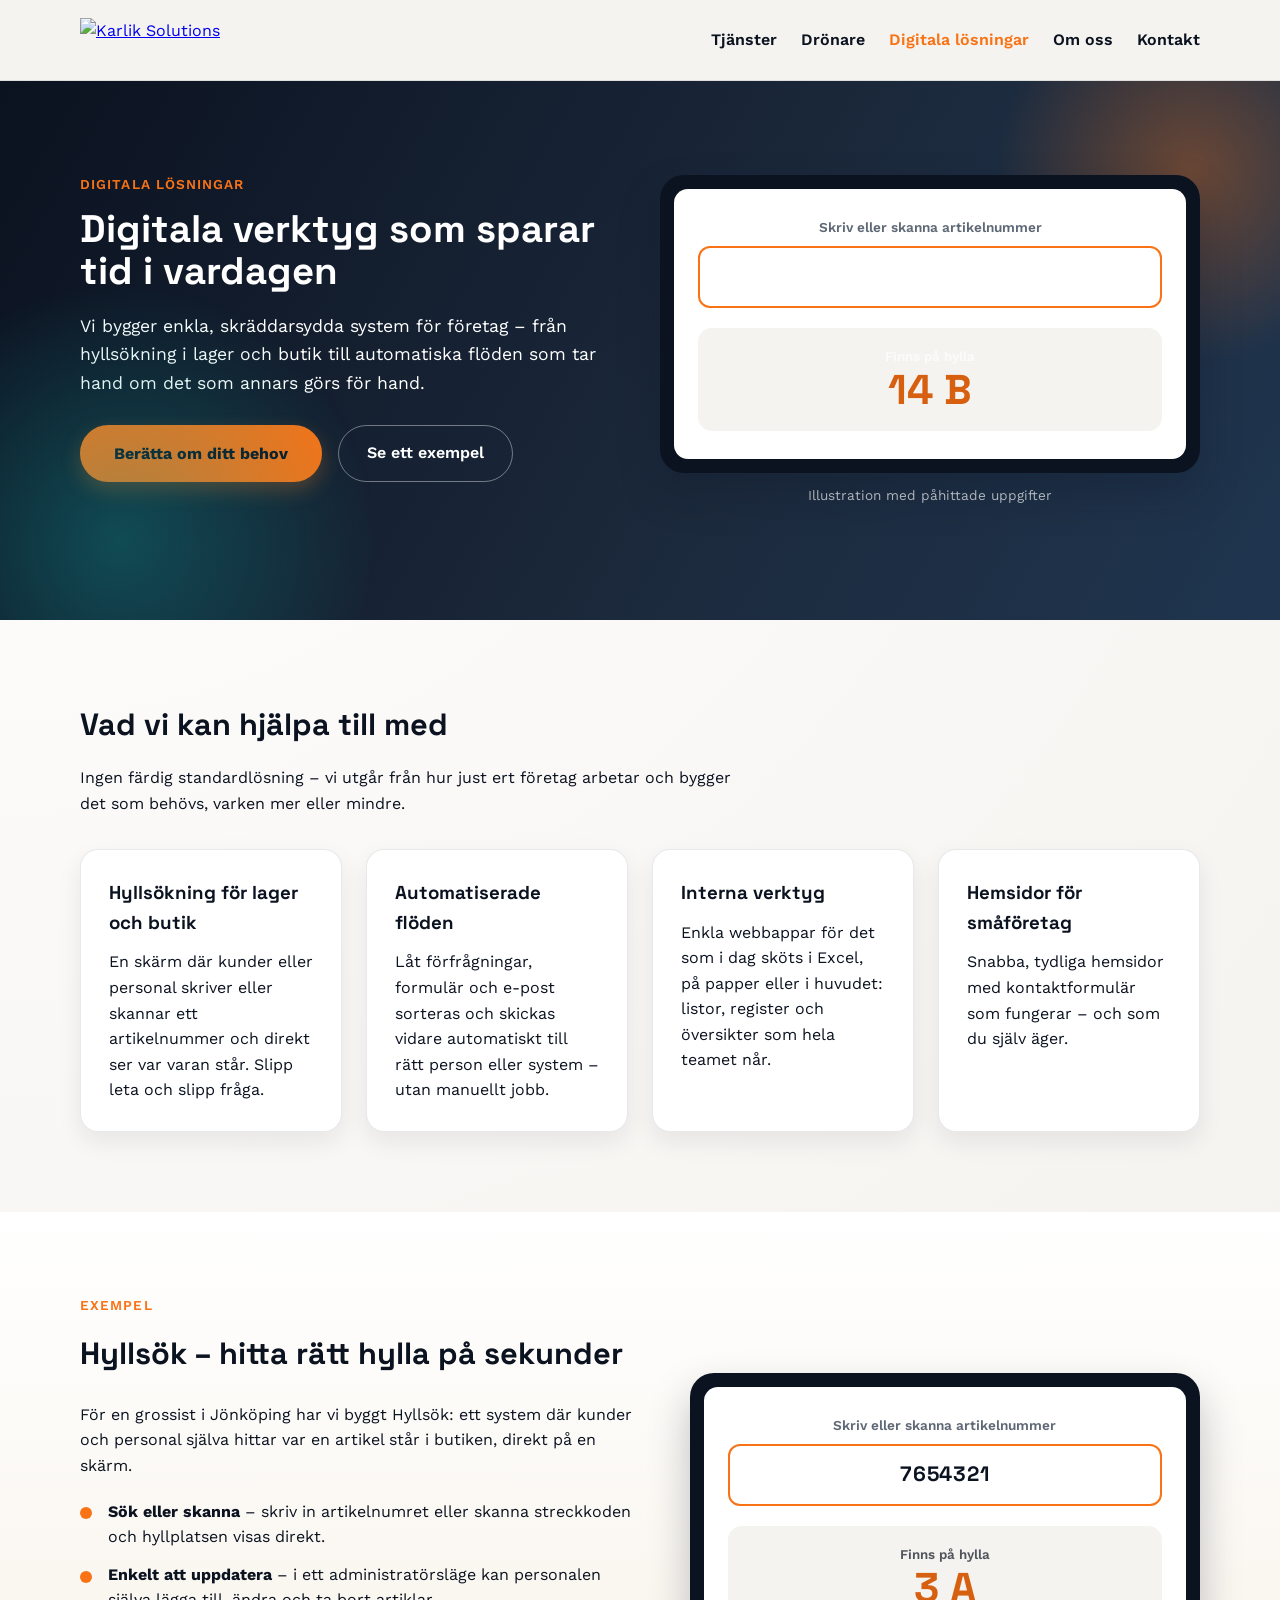
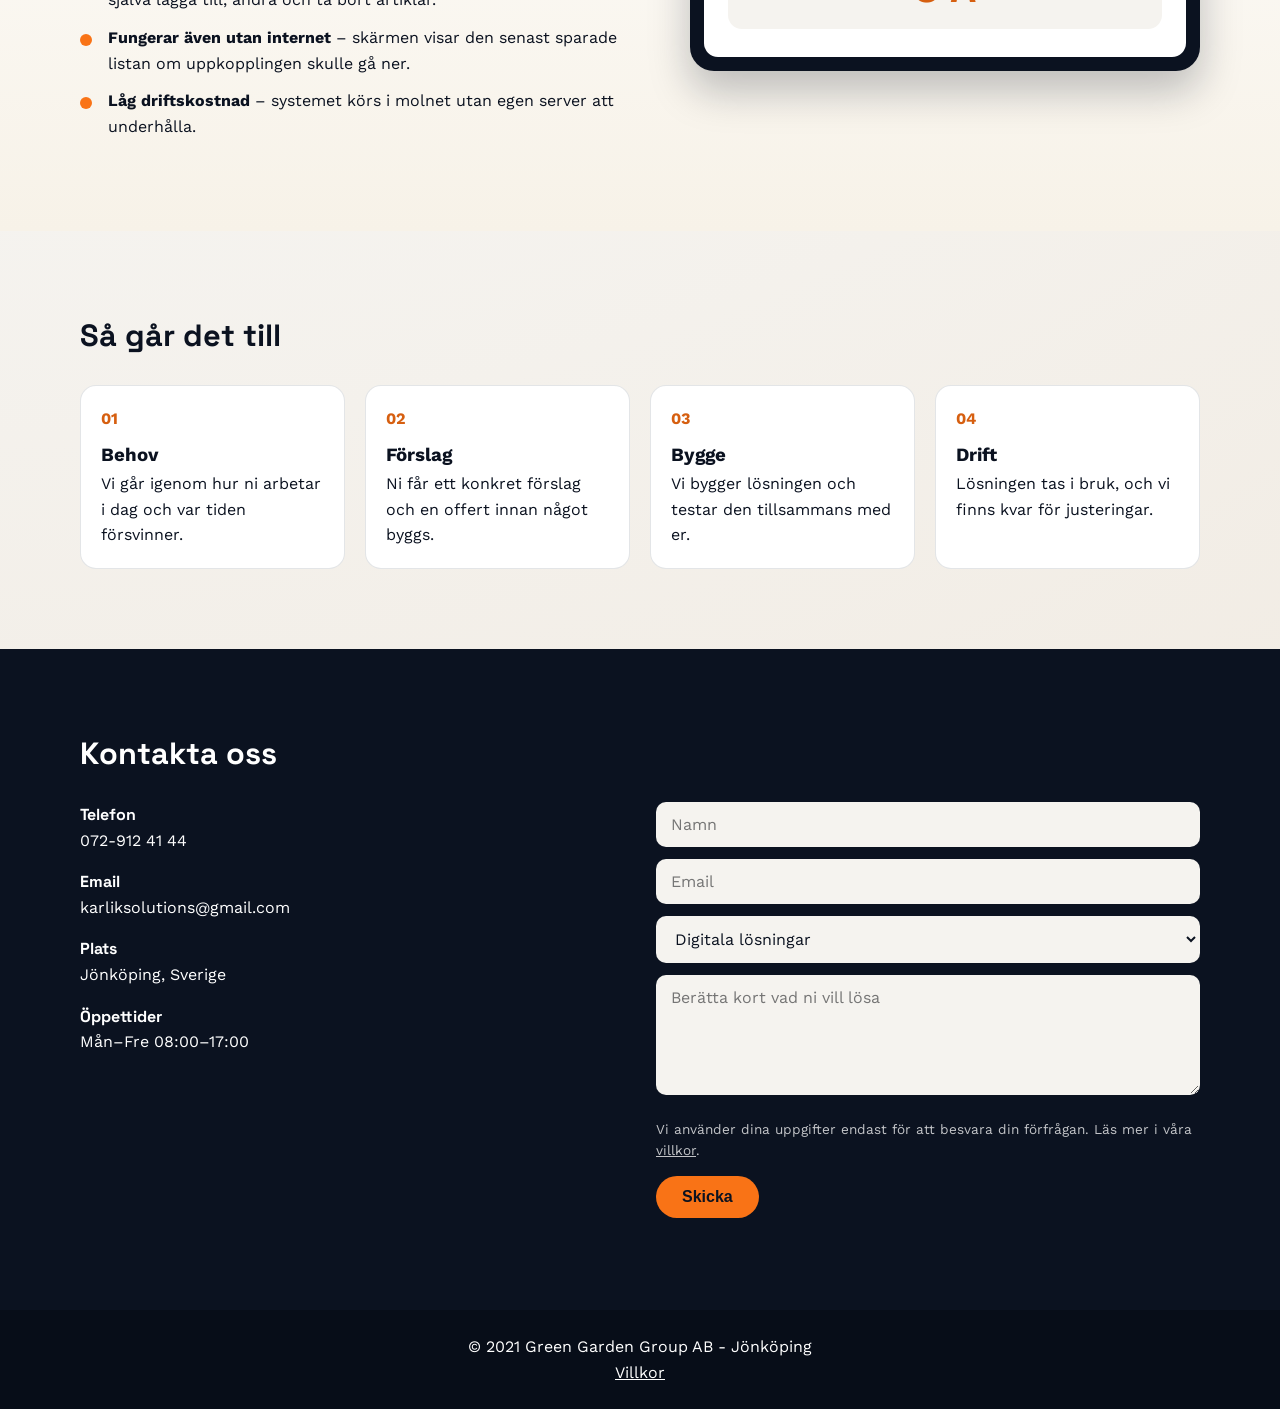
==== digitala-losningar.html @ 68e234bf "Add files via upload" ====
<!DOCTYPE html>
<html lang="sv">
<head>
    <meta charset="UTF-8">
    <meta name="viewport" content="width=device-width, initial-scale=1.0">
    <title>Digitala lösningar för företag | Hyllsystem & automatisering | Jönköping</title>
    <meta name="description" content="Skräddarsydda digitala verktyg för företag i Jönköping: hyllsökningssystem för lager och butik, automatiserade flöden och enkla interna system.">
    <meta property="og:title" content="Digitala lösningar för företag – Karlik Solutions">
    <meta property="og:description" content="Hyllsökningssystem, automatiseringar och interna verktyg som sparar tid i vardagen. Jönköping med omnejd.">
    <meta property="og:image" content="https://karliksolutions.se/hero.jpg">
    <meta property="og:type" content="website">
    <meta property="og:url" content="https://karliksolutions.se/digitala-losningar.html">
    <meta name="twitter:card" content="summary_large_image">
    <meta name="twitter:title" content="Digitala lösningar för företag – Karlik Solutions">
    <meta name="twitter:description" content="Hyllsökningssystem, automatiseringar och interna verktyg för företag i Jönköping.">
    <meta name="twitter:image" content="https://karliksolutions.se/hero.jpg">
    <link rel="canonical" href="https://karliksolutions.se/digitala-losningar.html">

    <link rel="preconnect" href="https://fonts.googleapis.com">
    <link rel="preconnect" href="https://fonts.gstatic.com" crossorigin>
    <link href="https://fonts.googleapis.com/css2?family=Space+Grotesk:wght@400;600;700&family=Work+Sans:wght@300;400;600&display=swap" rel="stylesheet">
    <link rel="icon" href="/favicon.ico" type="image/x-icon">
    <link rel="icon" href="Karlik%20ikon%20inverted%20-%20PNG.png" type="image/png">
    <link rel="stylesheet" href="style.css">

    <script type="application/ld+json">
        {
            "@context": "https://schema.org",
            "@type": "Service",
            "name": "Digitala lösningar för företag",
            "url": "https://karliksolutions.se/digitala-losningar.html",
            "areaServed": "Jönköping",
            "provider": {
                "@type": "LocalBusiness",
                "name": "Karlik Solutions",
                "url": "https://karliksolutions.se/",
                "telephone": "+46 72 912 41 44",
                "email": "karliksolutions@gmail.com",
                "address": {
                    "@type": "PostalAddress",
                    "addressLocality": "Jönköping",
                    "addressCountry": "SE"
                }
            },
            "hasOfferCatalog": {
                "@type": "OfferCatalog",
                "name": "Digitala lösningar",
                "itemListElement": [
                    { "@type": "Offer", "itemOffered": { "@type": "Service", "name": "Hyllsökningssystem för lager och butik" } },
                    { "@type": "Offer", "itemOffered": { "@type": "Service", "name": "Automatisering av arbetsflöden" } },
                    { "@type": "Offer", "itemOffered": { "@type": "Service", "name": "Interna verktyg och webbappar" } },
                    { "@type": "Offer", "itemOffered": { "@type": "Service", "name": "Hemsidor för småföretag" } }
                ]
            }
        }
    </script>
</head>
<body>

<header>
    <div class="container">
        <div class="logo-nav">
            <a href="index.html"><img src="logo.png" alt="Karlik Solutions" class="logo"></a>
            <button class="nav-toggle" type="button" aria-expanded="false" aria-controls="huvudmeny" aria-label="Öppna meny">
                <span></span><span></span><span></span>
            </button>
            <nav id="huvudmeny" aria-label="Huvudnavigation">
                <ul>
                    <li><a href="index.html#tjanster">Tjänster</a></li>
                    <li><a href="dronare.html">Drönare</a></li>
                    <li><a href="digitala-losningar.html" aria-current="page">Digitala lösningar</a></li>
                    <li><a href="index.html#om-oss">Om oss</a></li>
                    <li><a href="#kontakt">Kontakt</a></li>
                </ul>
            </nav>
        </div>
    </div>
</header>

<main>
<section class="hero-section">
    <div class="container hero-grid">
        <div class="hero-content">
            <span class="eyebrow reveal">Digitala lösningar</span>
            <h1 class="reveal reveal-delay-1">Digitala verktyg som sparar tid i vardagen</h1>
            <p class="reveal reveal-delay-2">
                Vi bygger enkla, skräddarsydda system för företag – från hyllsökning i lager och butik till automatiska flöden som tar hand om det som annars görs för hand.
            </p>
            <div class="hero-actions reveal reveal-delay-3">
                <a href="#kontakt" class="cta-button">Berätta om ditt behov</a>
                <a href="#exempel" class="ghost-button">Se ett exempel</a>
            </div>
        </div>
        <div class="reveal reveal-delay-2">
            <div class="mock-screen" aria-hidden="true">
                <div class="mock-inner">
                    <p class="mock-label">Skriv eller skanna artikelnummer</p>
                    <div class="mock-input">1234567</div>
                    <div class="mock-result">
                        <small>Finns på hylla</small>
                        <strong>14 B</strong>
                    </div>
                </div>
            </div>
            <p class="mock-caption" style="color:#fff;">Illustration med påhittade uppgifter</p>
        </div>
    </div>
</section>

<section id="vad-vi-gor" class="services-section">
    <div class="container">
        <h2>Vad vi kan hjälpa till med</h2>
        <p class="section-intro">Ingen färdig standardlösning – vi utgår från hur just ert företag arbetar och bygger det som behövs, varken mer eller mindre.</p>
        <div class="services-grid">
            <div class="service-card">
                <h3>Hyllsökning för lager och butik</h3>
                <p>En skärm där kunder eller personal skriver eller skannar ett artikelnummer och direkt ser var varan står. Slipp leta och slipp fråga.</p>
            </div>
            <div class="service-card">
                <h3>Automatiserade flöden</h3>
                <p>Låt förfrågningar, formulär och e-post sorteras och skickas vidare automatiskt till rätt person eller system – utan manuellt jobb.</p>
            </div>
            <div class="service-card">
                <h3>Interna verktyg</h3>
                <p>Enkla webbappar för det som i dag sköts i Excel, på papper eller i huvudet: listor, register och översikter som hela teamet når.</p>
            </div>
            <div class="service-card">
                <h3>Hemsidor för småföretag</h3>
                <p>Snabba, tydliga hemsidor med kontaktformulär som fungerar – och som du själv äger.</p>
            </div>
        </div>
    </div>
</section>

<section id="exempel" class="benefits-section">
    <div class="container case-grid">
        <div>
            <span class="eyebrow">Exempel</span>
            <h2>Hyllsök – hitta rätt hylla på sekunder</h2>
            <p>
                För en grossist i Jönköping har vi byggt Hyllsök: ett system där kunder och personal själva hittar var en artikel står i butiken, direkt på en skärm.
            </p>
            <ul class="case-list">
                <li><strong>Sök eller skanna</strong> – skriv in artikelnumret eller skanna streckkoden och hyllplatsen visas direkt.</li>
                <li><strong>Enkelt att uppdatera</strong> – i ett administratörsläge kan personalen själva lägga till, ändra och ta bort artiklar.</li>
                <li><strong>Fungerar även utan internet</strong> – skärmen visar den senast sparade listan om uppkopplingen skulle gå ner.</li>
                <li><strong>Låg driftskostnad</strong> – systemet körs i molnet utan egen server att underhålla.</li>
            </ul>
        </div>
        <div class="mock-screen" aria-hidden="true">
            <div class="mock-inner">
                <p class="mock-label">Skriv eller skanna artikelnummer</p>
                <div class="mock-input">7654321</div>
                <div class="mock-result">
                    <small>Finns på hylla</small>
                    <strong>3 A</strong>
                </div>
            </div>
        </div>
    </div>
</section>

<section id="process" class="process-section">
    <div class="container">
        <h2>Så går det till</h2>
        <div class="process-grid">
            <div class="process-step">
                <span>01</span>
                <h3>Behov</h3>
                <p>Vi går igenom hur ni arbetar i dag och var tiden försvinner.</p>
            </div>
            <div class="process-step">
                <span>02</span>
                <h3>Förslag</h3>
                <p>Ni får ett konkret förslag och en offert innan något byggs.</p>
            </div>
            <div class="process-step">
                <span>03</span>
                <h3>Bygge</h3>
                <p>Vi bygger lösningen och testar den tillsammans med er.</p>
            </div>
            <div class="process-step">
                <span>04</span>
                <h3>Drift</h3>
                <p>Lösningen tas i bruk, och vi finns kvar för justeringar.</p>
            </div>
        </div>
    </div>
</section>

<section id="kontakt" class="contact-section">
    <div class="container">
        <h2>Kontakta oss</h2>
        <div class="contact-content">
            <div class="contact-info">
                <div class="contact-item">
                    <h4>Telefon</h4>
                    <p>072-912 41 44</p>
                </div>
                <div class="contact-item">
                    <h4>Email</h4>
                    <p>karliksolutions@gmail.com</p>
                </div>
                <div class="contact-item">
                    <h4>Plats</h4>
                    <p>Jönköping, Sverige</p>
                </div>
                <div class="contact-item">
                    <h4>Öppettider</h4>
                    <p>Mån–Fre 08:00–17:00</p>
                </div>
            </div>
            <form id="contact-form" action="https://n8n1.karlikadmin.se/webhook/878856e9-f05a-4c14-a635-0a4954a26fe0" method="POST">
                <input type="text" name="name" placeholder="Namn" required>
                <input type="email" name="email" placeholder="Email" required>
                <select name="service" aria-label="Vad gäller det?" required>
                    <option value="" disabled>Vad gäller det?</option>
                    <option value="Drönartjänster">Drönartjänster</option>
                    <option value="Luktsanering med ozon">Luktsanering med ozon</option>
                    <option value="Digitala lösningar" selected>Digitala lösningar</option>
                    <option value="Annat">Annat</option>
                </select>
                <textarea name="message" placeholder="Berätta kort vad ni vill lösa" required></textarea>

                <!-- Honeypot: ska alltid vara tomt. Fylls det i är det en bot. -->
                <div class="hp-field" aria-hidden="true">
                    <label for="website">Lämna detta fält tomt</label>
                    <input type="text" id="website" name="website" tabindex="-1" autocomplete="off">
                </div>

                <p class="form-note">Vi använder dina uppgifter endast för att besvara din förfrågan. Läs mer i våra <a href="villkor.html">villkor</a>.</p>
                <button type="submit">Skicka</button>
                <div id="form-status" class="form-status" role="status" aria-live="polite"></div>
            </form>
        </div>
    </div>
</section>
</main>

<footer>
    <div class="container">
        <p>&copy; 2021 Green Garden Group AB - Jönköping</p>
        <p><a href="villkor.html">Villkor</a></p>
    </div>
</footer>

<script src="script.js"></script>
</body>
</html>
---- style.css ----
/* =========================================================
   Karlik Solutions – gemensam stil för alla sidor
   ========================================================= */

:root {
    --ink: #0b1220;
    --ink-soft: #151d2d;
    --cloud: #f5f3ef;
    --sand: #efe7dc;
    --brand: #f97316;
    --brand-dark: #d65f10;
    --sea: #0ea5a0;
    --edge: #1c2a3d;
}

* {
    margin: 0;
    padding: 0;
    box-sizing: border-box;
}

body {
    font-family: "Work Sans", "Segoe UI", sans-serif;
    line-height: 1.6;
    color: var(--ink);
    background: radial-gradient(circle at top left, #ffffff 0%, var(--cloud) 55%, var(--sand) 100%);
}

img {
    max-width: 100%;
    display: block;
}

.container {
    width: min(1120px, 92%);
    margin: 0 auto;
}

/* ---------- Header & meny ---------- */

header {
    position: sticky;
    top: 0;
    z-index: 10;
    background: rgba(245, 243, 239, 0.95);
    backdrop-filter: blur(10px);
    border-bottom: 1px solid rgba(28, 42, 61, 0.1);
}

.logo-nav {
    display: flex;
    align-items: center;
    justify-content: space-between;
    padding: 18px 0;
    gap: 24px;
}

.logo {
    height: 44px;
}

nav ul {
    list-style: none;
    display: flex;
    gap: 24px;
    font-weight: 600;
}

nav a {
    text-decoration: none;
    color: var(--ink);
}

nav a:hover,
nav a[aria-current="page"] {
    color: var(--brand);
}

.nav-toggle {
    display: none;
    flex-direction: column;
    justify-content: center;
    gap: 5px;
    width: 44px;
    height: 44px;
    padding: 10px;
    background: none;
    border: 1px solid rgba(28, 42, 61, 0.2);
    border-radius: 10px;
    cursor: pointer;
}

.nav-toggle span {
    display: block;
    height: 2px;
    width: 100%;
    background: var(--ink);
    border-radius: 2px;
    transition: transform 0.2s ease, opacity 0.2s ease;
}

.nav-toggle[aria-expanded="true"] span:nth-child(1) { transform: translateY(7px) rotate(45deg); }
.nav-toggle[aria-expanded="true"] span:nth-child(2) { opacity: 0; }
.nav-toggle[aria-expanded="true"] span:nth-child(3) { transform: translateY(-7px) rotate(-45deg); }

/* ---------- Hero ---------- */

.hero-section {
    position: relative;
    overflow: hidden;
    background: linear-gradient(120deg, var(--ink) 0%, var(--edge) 60%, #1f354f 100%);
    color: #ffffff;
    padding: 90px 0 110px;
}

.hero-section::before,
.hero-section::after {
    content: "";
    position: absolute;
    border-radius: 50%;
    opacity: 0.35;
}

.hero-section::before {
    width: 420px;
    height: 420px;
    background: radial-gradient(circle, var(--brand) 0%, transparent 65%);
    top: -120px;
    right: -120px;
}

.hero-section::after {
    width: 520px;
    height: 520px;
    background: radial-gradient(circle, var(--sea) 0%, transparent 70%);
    bottom: -180px;
    left: -140px;
}

.hero-grid {
    position: relative;
    display: grid;
    grid-template-columns: repeat(2, 1fr);
    gap: 40px;
    align-items: center;
}

.hero-content h1 {
    font-family: "Space Grotesk", "Segoe UI", sans-serif;
    font-size: clamp(2.4rem, 3vw, 3.5rem);
    line-height: 1.1;
    margin-bottom: 20px;
}

.hero-content p {
    font-size: 1.1rem;
    max-width: 520px;
    margin-bottom: 28px;
}

.eyebrow {
    display: inline-block;
    font-size: 0.85rem;
    font-weight: 600;
    letter-spacing: 0.08em;
    text-transform: uppercase;
    color: var(--brand);
    margin-bottom: 12px;
}

.hero-actions {
    display: flex;
    flex-wrap: wrap;
    gap: 16px;
    margin-bottom: 28px;
}

.cta-button {
    display: inline-block;
    background-color: var(--brand);
    color: var(--ink);
    padding: 14px 32px;
    border-radius: 999px;
    font-weight: 700;
    text-decoration: none;
    border: 2px solid var(--brand);
    transition: transform 0.2s ease, box-shadow 0.2s ease;
    box-shadow: 0 8px 20px rgba(249, 115, 22, 0.3);
}

.cta-button:hover {
    transform: translateY(-2px);
    box-shadow: 0 12px 26px rgba(249, 115, 22, 0.35);
}

.ghost-button {
    display: inline-block;
    padding: 14px 28px;
    border-radius: 999px;
    border: 1px solid rgba(255, 255, 255, 0.4);
    color: #ffffff;
    text-decoration: none;
    font-weight: 600;
}

.hero-metrics {
    display: grid;
    grid-template-columns: repeat(auto-fit, minmax(160px, 1fr));
    gap: 16px;
}

.metric {
    background: rgba(255, 255, 255, 0.08);
    border: 1px solid rgba(255, 255, 255, 0.16);
    padding: 16px;
    border-radius: 16px;
}

.metric strong {
    display: block;
    font-size: 1.4rem;
    font-family: "Space Grotesk", "Segoe UI", sans-serif;
}

.hero-card {
    background: #ffffff;
    color: var(--ink);
    border-radius: 24px;
    padding: 24px;
    box-shadow: 0 20px 40px rgba(10, 20, 35, 0.35);
    animation: float 8s ease-in-out infinite;
}

.hero-card img {
    border-radius: 16px;
    margin-bottom: 18px;
}

.hero-card h3 {
    font-family: "Space Grotesk", "Segoe UI", sans-serif;
    margin-bottom: 8px;
}

/* ---------- Sektioner ---------- */

section {
    padding: 80px 0;
}

h2 {
    font-family: "Space Grotesk", "Segoe UI", sans-serif;
    font-size: clamp(1.8rem, 2.4vw, 2.6rem);
    margin-bottom: 24px;
}

.section-intro {
    max-width: 680px;
    margin: -8px 0 32px;
}

.about-section p {
    max-width: 760px;
    margin-bottom: 16px;
}

/* ---------- Tjänstekort ---------- */

.services-grid {
    display: grid;
    grid-template-columns: repeat(auto-fit, minmax(260px, 1fr));
    gap: 24px;
}

.service-card {
    position: relative;
    display: flex;
    flex-direction: column;
    background: #ffffff;
    padding: 28px;
    border-radius: 18px;
    border: 1px solid rgba(28, 42, 61, 0.1);
    box-shadow: 0 10px 24px rgba(20, 30, 45, 0.08);
    color: var(--ink);
    text-decoration: none;
}

.service-card h3 {
    margin-bottom: 12px;
    font-family: "Space Grotesk", "Segoe UI", sans-serif;
}

.service-card p {
    flex-grow: 1;
}

a.service-card {
    transition: transform 0.2s ease, box-shadow 0.2s ease, border-color 0.2s ease;
}

a.service-card:hover {
    transform: translateY(-3px);
    border-color: var(--brand);
    box-shadow: 0 16px 30px rgba(20, 30, 45, 0.12);
}

.service-icon {
    width: 48px;
    height: 48px;
    display: grid;
    place-items: center;
    border-radius: 14px;
    background: rgba(249, 115, 22, 0.12);
    color: var(--brand-dark);
    margin-bottom: 18px;
}

.service-icon svg {
    width: 26px;
    height: 26px;
}

.card-link {
    margin-top: 18px;
    font-weight: 700;
    color: var(--brand-dark);
}

.badge {
    position: absolute;
    top: 20px;
    right: 20px;
    font-size: 0.75rem;
    font-weight: 700;
    padding: 4px 10px;
    border-radius: 999px;
    background: var(--sand);
    color: var(--edge);
}

.service-card.coming-soon {
    opacity: 0.85;
}

/* ---------- Case / exempel ---------- */

.case-grid {
    display: grid;
    grid-template-columns: 1.1fr 1fr;
    gap: 48px;
    align-items: center;
}

.case-list {
    list-style: none;
    margin-top: 20px;
}

.case-list li {
    position: relative;
    padding-left: 28px;
    margin-bottom: 12px;
}

.case-list li::before {
    content: "";
    position: absolute;
    left: 0;
    top: 0.55em;
    width: 12px;
    height: 12px;
    border-radius: 50%;
    background: var(--brand);
}

/* Illustration av en skärm – fiktiva data */
.mock-screen {
    background: var(--ink);
    border-radius: 24px;
    padding: 14px;
    box-shadow: 0 20px 40px rgba(10, 20, 35, 0.25);
}

.mock-inner {
    background: #ffffff;
    border-radius: 14px;
    padding: 28px 24px;
    text-align: center;
}

.mock-label {
    font-size: 0.85rem;
    font-weight: 600;
    color: var(--edge);
    opacity: 0.7;
    margin-bottom: 8px;
}

.mock-input {
    border: 2px solid var(--brand);
    border-radius: 12px;
    padding: 12px 16px;
    font-family: "Space Grotesk", "Segoe UI", sans-serif;
    font-size: 1.3rem;
    font-weight: 700;
    letter-spacing: 0.04em;
    margin-bottom: 20px;
}

.mock-result {
    background: var(--cloud);
    border-radius: 14px;
    padding: 18px;
}

.mock-result small {
    display: block;
    font-weight: 600;
    opacity: 0.7;
}

.mock-result strong {
    display: block;
    font-family: "Space Grotesk", "Segoe UI", sans-serif;
    font-size: 2.6rem;
    line-height: 1.1;
    color: var(--brand-dark);
}

.mock-caption {
    text-align: center;
    font-size: 0.85rem;
    opacity: 0.65;
    margin-top: 12px;
}

@media (max-width: 820px) {
    .case-grid {
        grid-template-columns: 1fr;
        gap: 32px;
    }
}

/* ---------- Fördelar ---------- */

.benefits-section {
    background: linear-gradient(180deg, #ffffff 0%, #f7f2e8 100%);
}

.benefits-grid {
    display: grid;
    grid-template-columns: repeat(auto-fit, minmax(240px, 1fr));
    gap: 18px;
}

.benefit-item {
    background: #ffffff;
    border-radius: 16px;
    padding: 18px 20px;
    border: 1px dashed rgba(28, 42, 61, 0.15);
}

.benefit-item strong {
    display: block;
    margin-bottom: 6px;
}

/* ---------- Process ---------- */

.process-grid {
    display: grid;
    grid-template-columns: repeat(auto-fit, minmax(240px, 1fr));
    gap: 20px;
}

.process-step {
    padding: 20px;
    background: #ffffff;
    border-radius: 16px;
    border: 1px solid rgba(28, 42, 61, 0.12);
}

.process-step span {
    display: inline-block;
    font-weight: 700;
    color: var(--brand-dark);
    margin-bottom: 10px;
}

/* ---------- Kontakt ---------- */

.contact-section {
    background: var(--ink);
    color: #ffffff;
}

.contact-content {
    display: grid;
    grid-template-columns: repeat(auto-fit, minmax(280px, 1fr));
    gap: 32px;
}

.contact-item {
    margin-bottom: 16px;
}

.contact-item h4 {
    font-family: "Space Grotesk", "Segoe UI", sans-serif;
}

form {
    position: relative;
}

form input,
form select,
form textarea {
    width: 100%;
    padding: 12px 14px;
    margin-bottom: 12px;
    border-radius: 10px;
    border: 1px solid transparent;
    background: #f5f3ef;
    font-family: "Work Sans", "Segoe UI", sans-serif;
    font-size: 1rem;
    color: var(--ink);
}

form select {
    cursor: pointer;
}

form textarea {
    min-height: 120px;
    resize: vertical;
}

form button {
    padding: 12px 26px;
    border: none;
    background: var(--brand);
    color: var(--ink);
    border-radius: 999px;
    font-weight: 700;
    font-size: 1rem;
    cursor: pointer;
}

form button:disabled {
    opacity: 0.6;
    cursor: wait;
}

.form-note {
    font-size: 0.85rem;
    opacity: 0.75;
    margin: 4px 0 14px;
}

.form-note a {
    color: #ffffff;
}

/* Honeypot: dolt för människor, synligt för bottar */
.hp-field {
    position: absolute;
    left: -9999px;
    top: auto;
    width: 1px;
    height: 1px;
    overflow: hidden;
}

.form-status {
    margin-top: 12px;
    font-weight: 600;
}

.form-status.success {
    color: var(--brand);
}

.form-status.error {
    color: #fca5a5;
}

/* ---------- Footer ---------- */

footer {
    background: #070d18;
    color: #ffffff;
    text-align: center;
    padding: 24px 0;
}

footer a {
    color: #ffffff;
}

/* ---------- Animationer ---------- */

.reveal {
    animation: fadeUp 0.8s ease forwards;
    opacity: 0;
}

.reveal-delay-1 { animation-delay: 0.1s; }
.reveal-delay-2 { animation-delay: 0.2s; }
.reveal-delay-3 { animation-delay: 0.3s; }

@keyframes fadeUp {
    from { opacity: 0; transform: translateY(12px); }
    to { opacity: 1; transform: translateY(0); }
}

@keyframes float {
    0%, 100% { transform: translateY(0); }
    50% { transform: translateY(-10px); }
}

@media (prefers-reduced-motion: reduce) {
    .reveal { animation: none; opacity: 1; }
    .hero-card { animation: none; }
}

/* ---------- Mobil ---------- */

@media (max-width: 820px) {
    .hero-grid {
        grid-template-columns: 1fr;
    }

    .nav-toggle {
        display: flex;
    }

    header nav {
        display: none;
        position: absolute;
        top: 100%;
        left: 0;
        right: 0;
        background: var(--cloud);
        border-bottom: 1px solid rgba(28, 42, 61, 0.1);
        box-shadow: 0 12px 24px rgba(20, 30, 45, 0.08);
    }

    header nav.open {
        display: block;
    }

    nav ul {
        flex-direction: column;
        gap: 0;
        width: min(1120px, 92%);
        margin: 0 auto;
        padding: 8px 0 16px;
    }

    nav li a {
        display: block;
        padding: 12px 0;
        border-bottom: 1px solid rgba(28, 42, 61, 0.08);
    }

    nav li:last-child a {
        border-bottom: none;
    }
}

@media (max-width: 640px) {
    .hero-actions {
        flex-direction: column;
        align-items: flex-start;
    }

    .hero-section {
        padding: 70px 0 90px;
    }

    .hero-content h1 {
        font-size: 2.1rem;
    }

    .hero-content p {
        font-size: 1rem;
    }

    section {
        padding: 60px 0;
    }

    .services-grid,
    .benefits-grid,
    .process-grid {
        gap: 16px;
    }

    .service-card {
        padding: 22px;
    }

    .service-card p,
    .benefit-item span {
        font-size: 0.98rem;
    }

    .contact-content {
        gap: 24px;
    }
}

@media (max-width: 520px) {
    .hero-metrics {
        grid-template-columns: 1fr;
    }

    .metric {
        padding: 12px;
    }

    .hero-card {
        padding: 18px;
    }
}
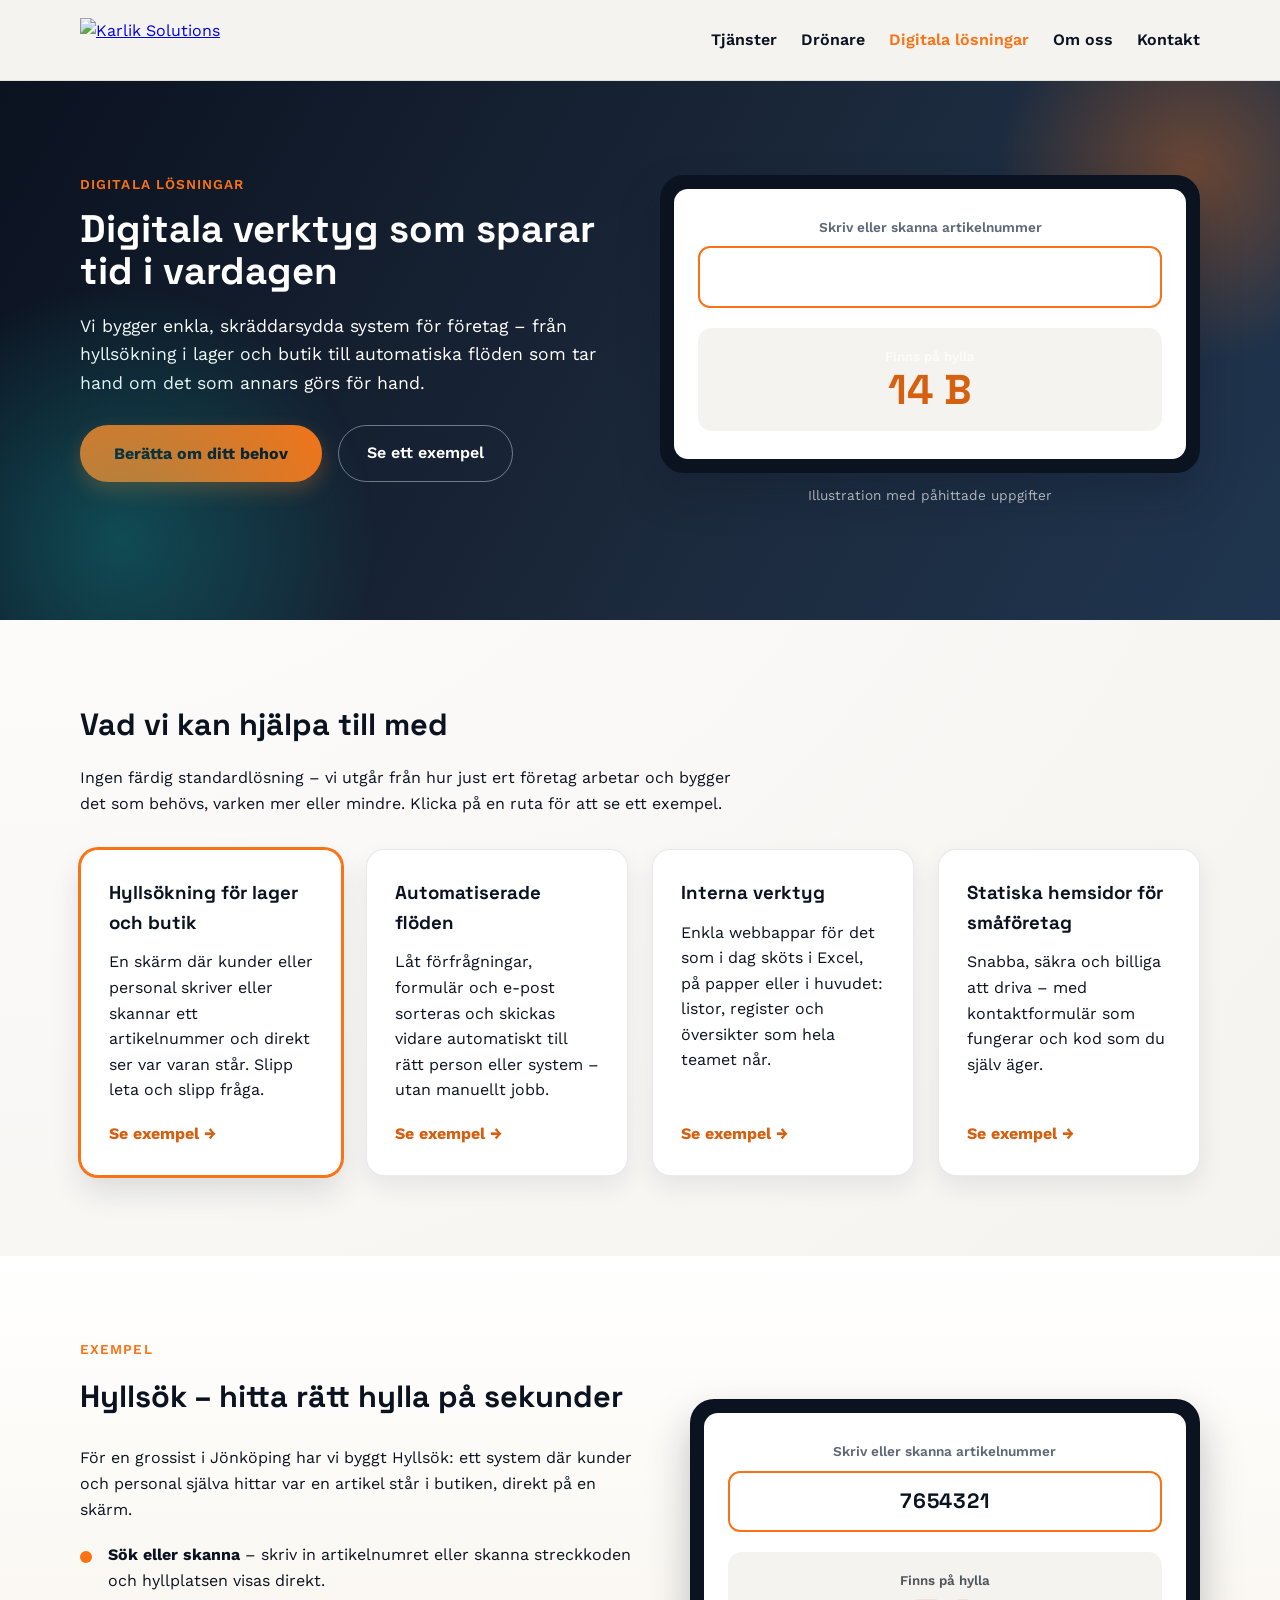
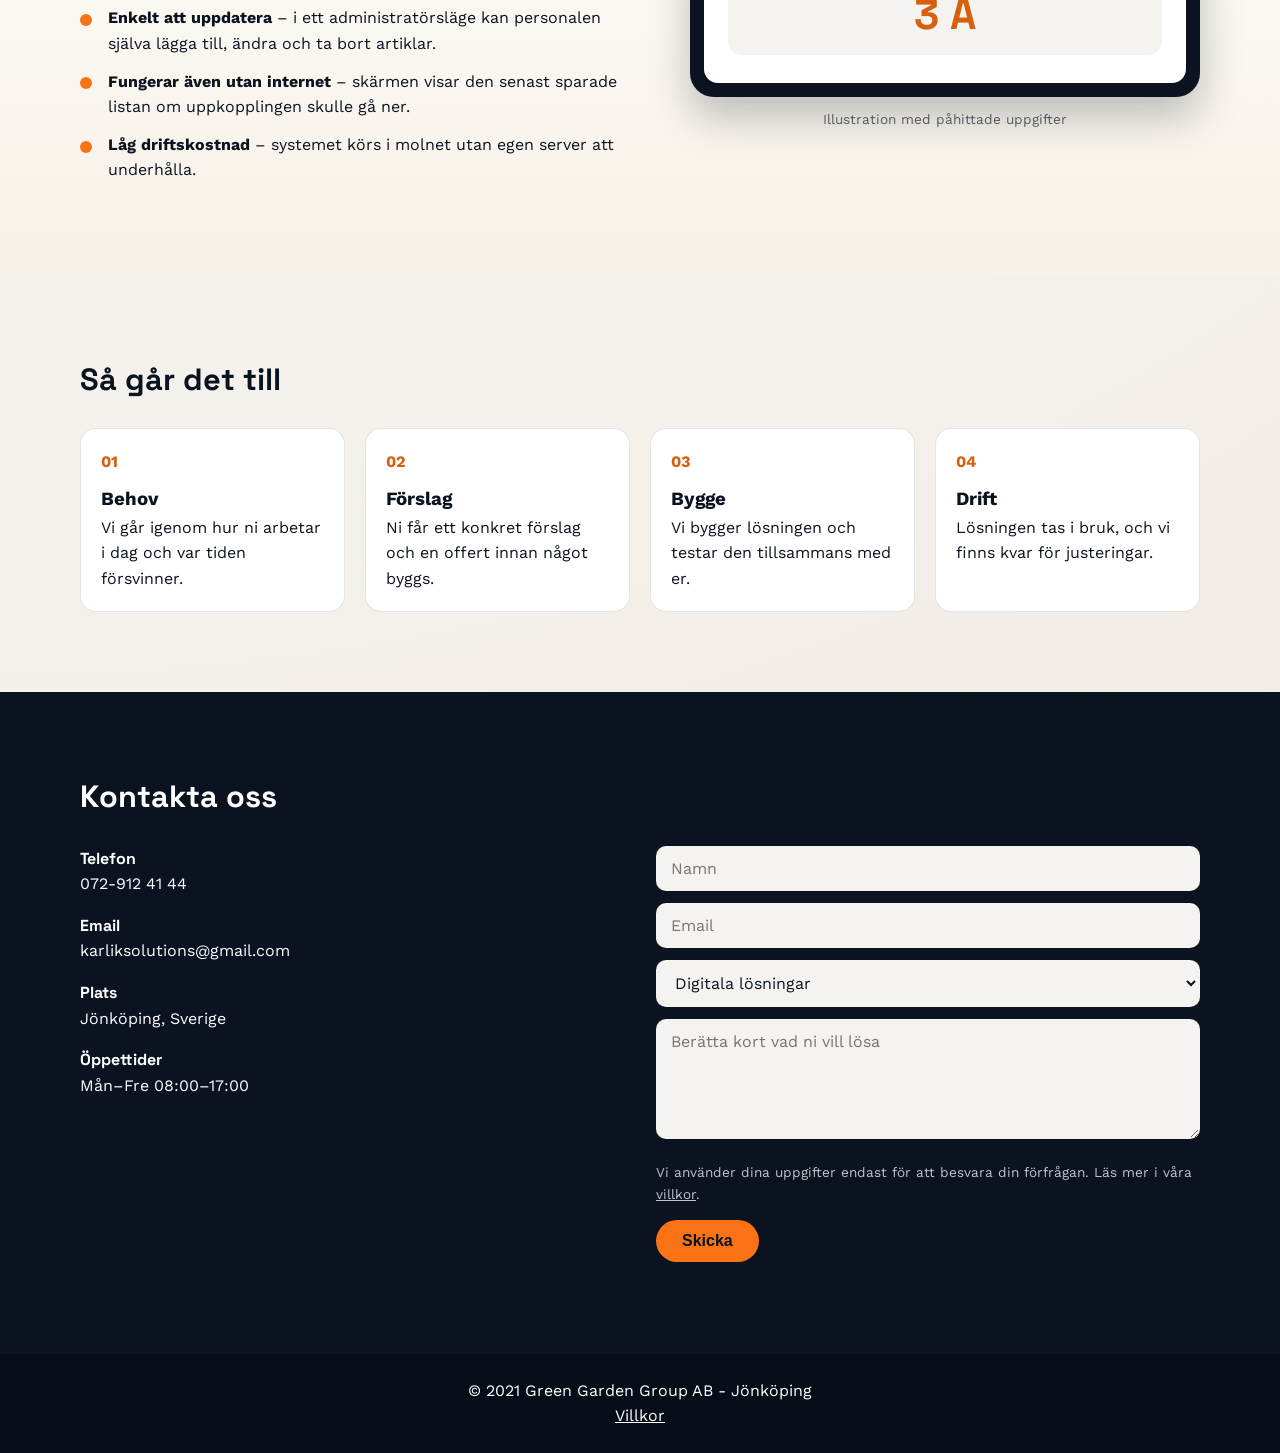
==== commit 3e86f066: "Add files via upload" ====
--- a/digitala-losningar.html
+++ b/digitala-losningar.html
@@ -110,53 +110,173 @@
 <section id="vad-vi-gor" class="services-section">
     <div class="container">
         <h2>Vad vi kan hjälpa till med</h2>
-        <p class="section-intro">Ingen färdig standardlösning – vi utgår från hur just ert företag arbetar och bygger det som behövs, varken mer eller mindre.</p>
+        <p class="section-intro">Ingen färdig standardlösning – vi utgår från hur just ert företag arbetar och bygger det som behövs, varken mer eller mindre. Klicka på en ruta för att se ett exempel.</p>
         <div class="services-grid">
-            <div class="service-card">
+            <a href="#hyllsok" class="service-card example-card is-active" data-example="hyllsok" aria-pressed="true">
                 <h3>Hyllsökning för lager och butik</h3>
                 <p>En skärm där kunder eller personal skriver eller skannar ett artikelnummer och direkt ser var varan står. Slipp leta och slipp fråga.</p>
-            </div>
-            <div class="service-card">
+                <span class="card-link">Se exempel →</span>
+            </a>
+            <a href="#automatisering" class="service-card example-card" data-example="automatisering" aria-pressed="false">
                 <h3>Automatiserade flöden</h3>
                 <p>Låt förfrågningar, formulär och e-post sorteras och skickas vidare automatiskt till rätt person eller system – utan manuellt jobb.</p>
-            </div>
-            <div class="service-card">
+                <span class="card-link">Se exempel →</span>
+            </a>
+            <a href="#verktyg" class="service-card example-card" data-example="verktyg" aria-pressed="false">
                 <h3>Interna verktyg</h3>
                 <p>Enkla webbappar för det som i dag sköts i Excel, på papper eller i huvudet: listor, register och översikter som hela teamet når.</p>
-            </div>
-            <div class="service-card">
-                <h3>Hemsidor för småföretag</h3>
-                <p>Snabba, tydliga hemsidor med kontaktformulär som fungerar – och som du själv äger.</p>
-            </div>
+                <span class="card-link">Se exempel →</span>
+            </a>
+            <a href="#hemsidor" class="service-card example-card" data-example="hemsidor" aria-pressed="false">
+                <h3>Statiska hemsidor för småföretag</h3>
+                <p>Snabba, säkra och billiga att driva – med kontaktformulär som fungerar och kod som du själv äger.</p>
+                <span class="card-link">Se exempel →</span>
+            </a>
         </div>
     </div>
 </section>
 
 <section id="exempel" class="benefits-section">
-    <div class="container case-grid">
-        <div>
-            <span class="eyebrow">Exempel</span>
-            <h2>Hyllsök – hitta rätt hylla på sekunder</h2>
-            <p>
-                För en grossist i Jönköping har vi byggt Hyllsök: ett system där kunder och personal själva hittar var en artikel står i butiken, direkt på en skärm.
-            </p>
-            <ul class="case-list">
-                <li><strong>Sök eller skanna</strong> – skriv in artikelnumret eller skanna streckkoden och hyllplatsen visas direkt.</li>
-                <li><strong>Enkelt att uppdatera</strong> – i ett administratörsläge kan personalen själva lägga till, ändra och ta bort artiklar.</li>
-                <li><strong>Fungerar även utan internet</strong> – skärmen visar den senast sparade listan om uppkopplingen skulle gå ner.</li>
-                <li><strong>Låg driftskostnad</strong> – systemet körs i molnet utan egen server att underhålla.</li>
-            </ul>
-        </div>
-        <div class="mock-screen" aria-hidden="true">
-            <div class="mock-inner">
-                <p class="mock-label">Skriv eller skanna artikelnummer</p>
-                <div class="mock-input">7654321</div>
-                <div class="mock-result">
-                    <small>Finns på hylla</small>
-                    <strong>3 A</strong>
-                </div>
-            </div>
-        </div>
+    <div class="container">
+
+        <!-- Exempel 1: Hyllsök -->
+        <div class="example-panel case-grid" id="panel-hyllsok">
+            <div>
+                <span class="eyebrow">Exempel</span>
+                <h2>Hyllsök – hitta rätt hylla på sekunder</h2>
+                <p>
+                    För en grossist i Jönköping har vi byggt Hyllsök: ett system där kunder och personal själva hittar var en artikel står i butiken, direkt på en skärm.
+                </p>
+                <ul class="case-list">
+                    <li><strong>Sök eller skanna</strong> – skriv in artikelnumret eller skanna streckkoden och hyllplatsen visas direkt.</li>
+                    <li><strong>Enkelt att uppdatera</strong> – i ett administratörsläge kan personalen själva lägga till, ändra och ta bort artiklar.</li>
+                    <li><strong>Fungerar även utan internet</strong> – skärmen visar den senast sparade listan om uppkopplingen skulle gå ner.</li>
+                    <li><strong>Låg driftskostnad</strong> – systemet körs i molnet utan egen server att underhålla.</li>
+                </ul>
+            </div>
+            <div>
+                <div class="mock-screen" aria-hidden="true">
+                    <div class="mock-inner">
+                        <p class="mock-label">Skriv eller skanna artikelnummer</p>
+                        <div class="mock-input">7654321</div>
+                        <div class="mock-result">
+                            <small>Finns på hylla</small>
+                            <strong>3 A</strong>
+                        </div>
+                    </div>
+                </div>
+                <p class="mock-caption">Illustration med påhittade uppgifter</p>
+            </div>
+        </div>
+
+        <!-- Exempel 2: Automatiserade flöden -->
+        <div class="example-panel case-grid" id="panel-automatisering">
+            <div>
+                <span class="eyebrow">Exempel</span>
+                <h2>Automatiserade flöden – låt systemen jobba</h2>
+                <p>
+                    Många småföretag lägger tid varje dag på att kopiera uppgifter, vidarebefordra mejl och komma ihåg att svara. Ett automatiserat flöde gör det åt er – varje gång, på samma sätt.
+                </p>
+                <ul class="case-list">
+                    <li><strong>Exempel:</strong> en kund fyller i kontaktformuläret på hemsidan.</li>
+                    <li><strong>Direkt bekräftelse</strong> – kunden får automatiskt ett mejl om att förfrågan är mottagen.</li>
+                    <li><strong>Rätt mottagare</strong> – förfrågan sorteras efter tjänst och skickas till rätt person eller inkorg.</li>
+                    <li><strong>Inget faller bort</strong> – uppgifterna sparas i en lista så att ni har koll på alla ärenden.</li>
+                </ul>
+            </div>
+            <div>
+                <div class="mock-screen" aria-hidden="true">
+                    <div class="mock-inner mock-flow">
+                        <div class="flow-step"><span class="flow-dot">1</span><div>Formulär skickas<small>Från hemsidan</small></div></div>
+                        <div class="flow-arrow">↓</div>
+                        <div class="flow-step"><span class="flow-dot">2</span><div>Sorteras automatiskt<small>Efter vald tjänst</small></div></div>
+                        <div class="flow-arrow">↓</div>
+                        <div class="flow-split">
+                            <div class="flow-step"><span class="flow-dot">3</span><div>Mejl till rätt person</div></div>
+                            <div class="flow-step"><span class="flow-dot">4</span><div>Bekräftelse till kund</div></div>
+                        </div>
+                        <div class="flow-arrow">↓</div>
+                        <div class="flow-step"><span class="flow-dot">5</span><div>Sparas i ärendelistan<small>Allt samlat på ett ställe</small></div></div>
+                    </div>
+                </div>
+                <p class="mock-caption">Illustration av ett exempelflöde</p>
+            </div>
+        </div>
+
+        <!-- Exempel 3: Interna verktyg -->
+        <div class="example-panel case-grid" id="panel-verktyg">
+            <div>
+                <span class="eyebrow">Exempel</span>
+                <h2>Interna verktyg – ersätt Excel-listan</h2>
+                <p>
+                    Listor som ligger i en Excel-fil på någons dator, eller på en lapp i fikarummet, blir snabbt inaktuella. Ett enkelt internt verktyg samlar allt på ett ställe som alla i teamet når från mobil och dator.
+                </p>
+                <ul class="case-list">
+                    <li><strong>Exempel:</strong> en lista över företagets verktyg och maskiner – vem som har lånat vad och när det ska tillbaka.</li>
+                    <li><strong>Alltid aktuellt</strong> – alla ser samma lista, i realtid.</li>
+                    <li><strong>Byggt för er</strong> – bara de fält och funktioner ni faktiskt behöver.</li>
+                    <li><strong>Når från överallt</strong> – fungerar i webbläsaren, ingen app att installera.</li>
+                </ul>
+            </div>
+            <div>
+                <div class="mock-screen" aria-hidden="true">
+                    <div class="mock-inner">
+                        <div class="mock-toolbar">Utlånade verktyg <span class="mock-btn">+ Ny</span></div>
+                        <table class="mock-table">
+                            <thead>
+                                <tr><th>Verktyg</th><th>Lånad av</th><th>Status</th></tr>
+                            </thead>
+                            <tbody>
+                                <tr><td>Borrmaskin 2</td><td>Anna</td><td><span class="pill pill-out">Utlånad</span></td></tr>
+                                <tr><td>Laseravståndsmätare</td><td>–</td><td><span class="pill pill-ok">Tillgänglig</span></td></tr>
+                                <tr><td>Stege 3 m</td><td>Erik</td><td><span class="pill pill-out">Utlånad</span></td></tr>
+                                <tr><td>Värmekamera</td><td>–</td><td><span class="pill pill-ok">Tillgänglig</span></td></tr>
+                            </tbody>
+                        </table>
+                    </div>
+                </div>
+                <p class="mock-caption">Illustration med påhittade uppgifter</p>
+            </div>
+        </div>
+
+        <!-- Exempel 4: Statiska hemsidor -->
+        <div class="example-panel case-grid" id="panel-hemsidor">
+            <div>
+                <span class="eyebrow">Exempel</span>
+                <h2>Statiska hemsidor – enkelt, snabbt och säkert</h2>
+                <p>
+                    Vi bygger <strong>statiska hemsidor</strong>: färdiga sidor utan databas eller publiceringssystem i bakgrunden. Det passar småföretag som vill ha en tydlig och professionell närvaro på nätet utan löpande krångel.
+                </p>
+                <ul class="case-list">
+                    <li><strong>Snabb</strong> – sidorna laddar direkt, även i mobilen.</li>
+                    <li><strong>Säker</strong> – inget publiceringssystem eller tillägg som behöver säkerhetsuppdateras.</li>
+                    <li><strong>Billig att driva</strong> – låg eller ingen kostnad för webbhotell.</li>
+                    <li><strong>Kontaktformulär som fungerar</strong> – förfrågningarna kan kopplas till ett automatiserat flöde.</li>
+                    <li><strong>Du äger den</strong> – koden är din och kan flyttas vart du vill.</li>
+                </ul>
+                <p class="panel-note">
+                    <strong>Bra att veta:</strong> en statisk hemsida har inget inloggningsläge där du själv redigerar texterna, och passar inte för webbshop. Ändringar görs av oss när du behöver dem.
+                </p>
+            </div>
+            <div>
+                <div class="mock-screen" aria-hidden="true">
+                    <div class="mock-browser">
+                        <div class="browser-bar"><i></i><i></i><i></i><span class="browser-url">dittforetag.se</span></div>
+                        <div class="browser-page">
+                            <div class="mini-hero">
+                                <strong>Ditt företag</strong>
+                                <small>Det här gör vi – kort och tydligt.</small><br>
+                                <span class="mini-btn">Kontakta oss</span>
+                            </div>
+                            <div class="mini-cards"><span></span><span></span><span></span></div>
+                            <div class="speed-badge">Laddningstid <span>Snabb ✓</span></div>
+                        </div>
+                    </div>
+                </div>
+                <p class="mock-caption">Illustration av en enkel företagssida</p>
+            </div>
+        </div>
+
     </div>
 </section>
 
--- a/style.css
+++ b/style.css
@@ -433,6 +433,223 @@
     margin-top: 12px;
 }
 
+/* Klickbara exempelrutor */
+.example-card {
+    cursor: pointer;
+}
+
+.example-card.is-active {
+    border-color: var(--brand);
+    box-shadow: 0 0 0 2px var(--brand), 0 16px 30px rgba(20, 30, 45, 0.12);
+}
+
+#exempel {
+    scroll-margin-top: 70px;
+}
+
+.example-panel[hidden] {
+    display: none;
+}
+
+.example-panel {
+    animation: fadeUp 0.4s ease;
+}
+
+.panel-note {
+    margin-top: 16px;
+    padding: 14px 16px;
+    border-radius: 12px;
+    background: #ffffff;
+    border: 1px dashed rgba(28, 42, 61, 0.2);
+    font-size: 0.95rem;
+}
+
+/* Illustration: automatiserat flöde */
+.mock-flow {
+    display: flex;
+    flex-direction: column;
+    align-items: stretch;
+    gap: 6px;
+    text-align: left;
+}
+
+.flow-step {
+    display: flex;
+    align-items: center;
+    gap: 12px;
+    background: var(--cloud);
+    border-radius: 12px;
+    padding: 12px 14px;
+    font-weight: 600;
+    font-size: 0.95rem;
+}
+
+.flow-step small {
+    display: block;
+    font-weight: 400;
+    opacity: 0.7;
+}
+
+.flow-dot {
+    flex-shrink: 0;
+    width: 32px;
+    height: 32px;
+    display: grid;
+    place-items: center;
+    border-radius: 50%;
+    background: var(--brand);
+    color: var(--ink);
+    font-weight: 700;
+    font-size: 0.85rem;
+}
+
+.flow-arrow {
+    text-align: center;
+    color: var(--brand-dark);
+    font-weight: 700;
+    line-height: 1;
+}
+
+.flow-split {
+    display: grid;
+    grid-template-columns: 1fr 1fr;
+    gap: 6px;
+}
+
+/* Illustration: internt verktyg (tabell) */
+.mock-table {
+    width: 100%;
+    border-collapse: collapse;
+    text-align: left;
+    font-size: 0.9rem;
+}
+
+.mock-table th {
+    font-size: 0.75rem;
+    text-transform: uppercase;
+    letter-spacing: 0.05em;
+    opacity: 0.6;
+    padding: 0 8px 8px;
+}
+
+.mock-table td {
+    padding: 10px 8px;
+    border-top: 1px solid rgba(28, 42, 61, 0.08);
+}
+
+.pill {
+    display: inline-block;
+    padding: 2px 10px;
+    border-radius: 999px;
+    font-size: 0.78rem;
+    font-weight: 700;
+}
+
+.pill-ok { background: rgba(14, 165, 160, 0.15); color: #0b7d79; }
+.pill-out { background: rgba(249, 115, 22, 0.15); color: var(--brand-dark); }
+
+.mock-toolbar {
+    display: flex;
+    justify-content: space-between;
+    align-items: center;
+    margin-bottom: 14px;
+    font-weight: 700;
+}
+
+.mock-btn {
+    background: var(--brand);
+    color: var(--ink);
+    font-size: 0.8rem;
+    padding: 4px 12px;
+    border-radius: 999px;
+}
+
+/* Illustration: statisk hemsida i webbläsarfönster */
+.mock-browser {
+    background: #ffffff;
+    border-radius: 14px;
+    overflow: hidden;
+    text-align: left;
+}
+
+.browser-bar {
+    display: flex;
+    align-items: center;
+    gap: 6px;
+    padding: 10px 12px;
+    background: var(--sand);
+}
+
+.browser-bar i {
+    width: 10px;
+    height: 10px;
+    border-radius: 50%;
+    background: rgba(28, 42, 61, 0.25);
+}
+
+.browser-url {
+    margin-left: 8px;
+    flex: 1;
+    background: #ffffff;
+    border-radius: 6px;
+    padding: 2px 10px;
+    font-size: 0.75rem;
+    opacity: 0.8;
+}
+
+.browser-page {
+    padding: 18px;
+}
+
+.mini-hero {
+    background: linear-gradient(120deg, var(--ink), var(--edge));
+    color: #ffffff;
+    border-radius: 10px;
+    padding: 18px;
+    margin-bottom: 12px;
+}
+
+.mini-hero strong {
+    display: block;
+    font-family: "Space Grotesk", "Segoe UI", sans-serif;
+    font-size: 1.1rem;
+}
+
+.mini-btn {
+    display: inline-block;
+    margin-top: 10px;
+    background: var(--brand);
+    color: var(--ink);
+    font-size: 0.75rem;
+    font-weight: 700;
+    padding: 4px 12px;
+    border-radius: 999px;
+}
+
+.mini-cards {
+    display: grid;
+    grid-template-columns: repeat(3, 1fr);
+    gap: 8px;
+}
+
+.mini-cards span {
+    height: 48px;
+    border-radius: 8px;
+    background: var(--cloud);
+}
+
+.speed-badge {
+    display: flex;
+    justify-content: space-between;
+    margin-top: 12px;
+    font-size: 0.8rem;
+    font-weight: 700;
+}
+
+.speed-badge span {
+    color: #0b7d79;
+}
+
 @media (max-width: 820px) {
     .case-grid {
         grid-template-columns: 1fr;
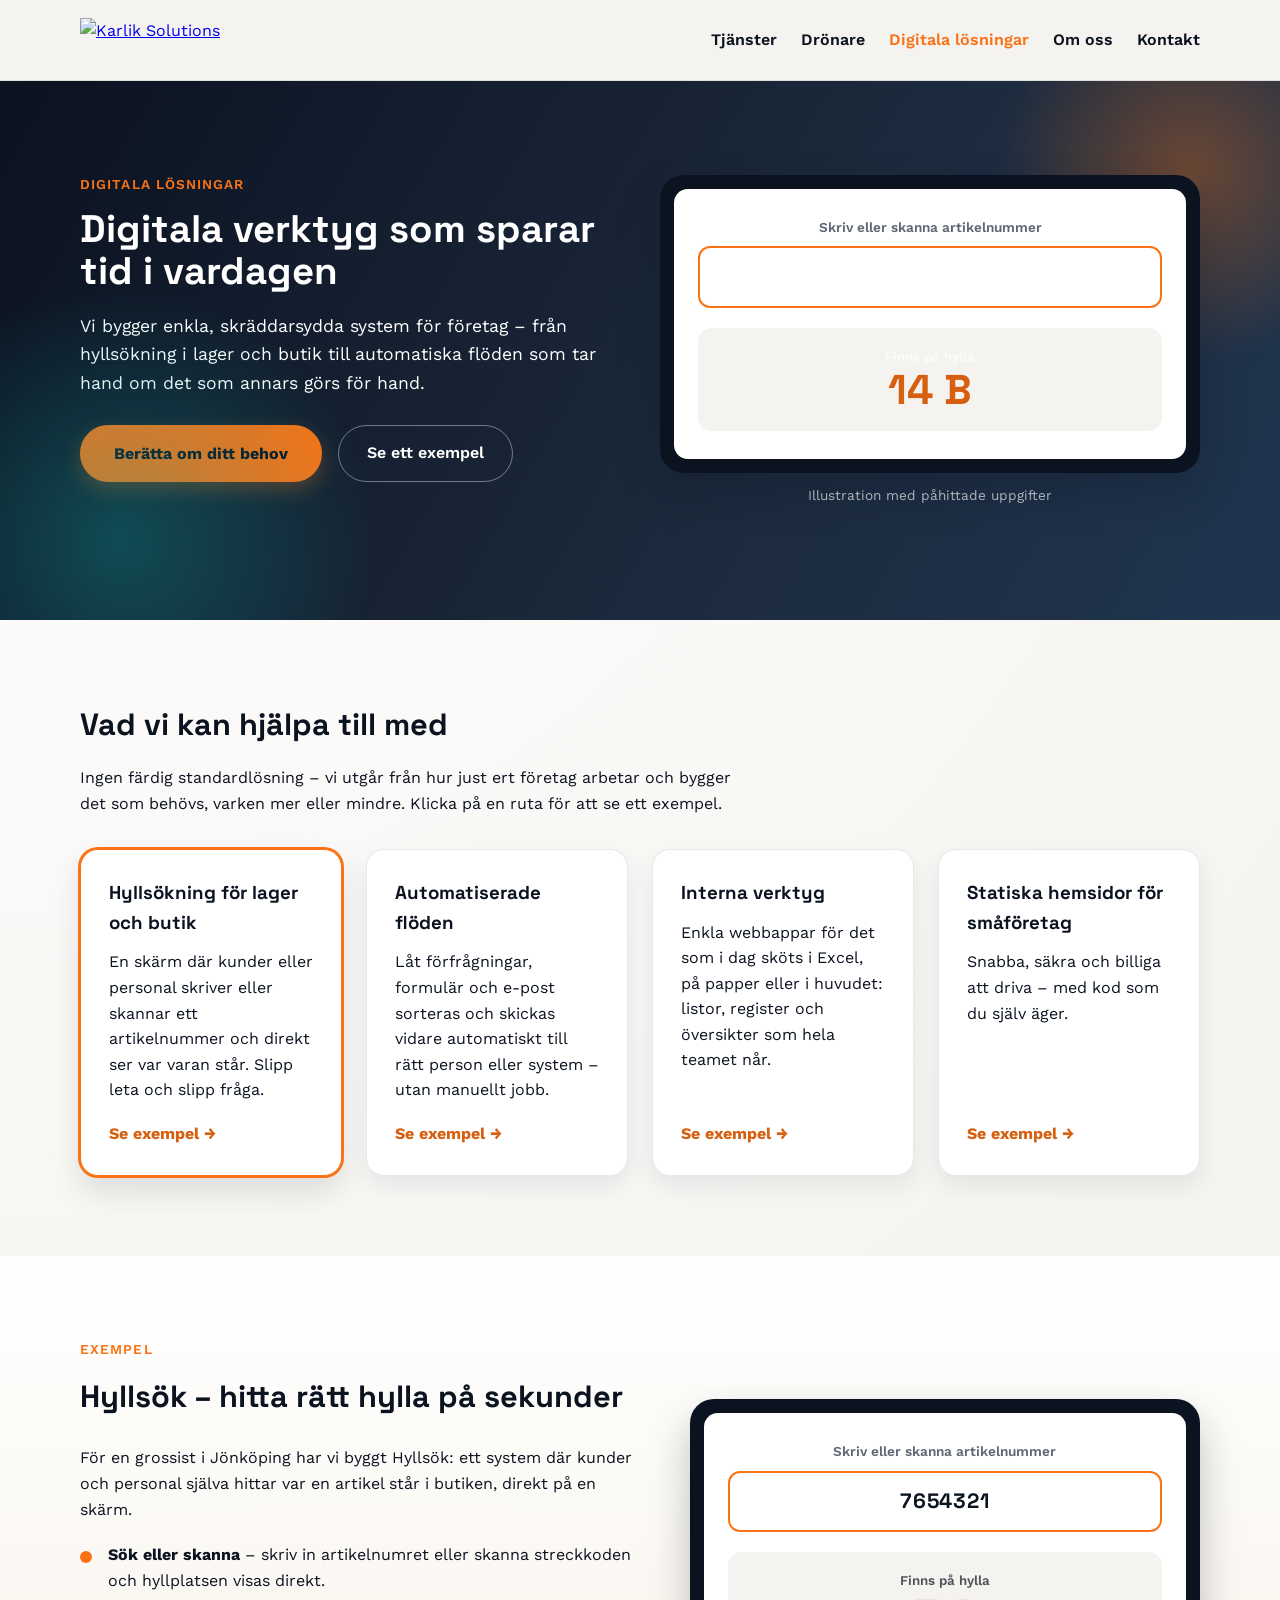
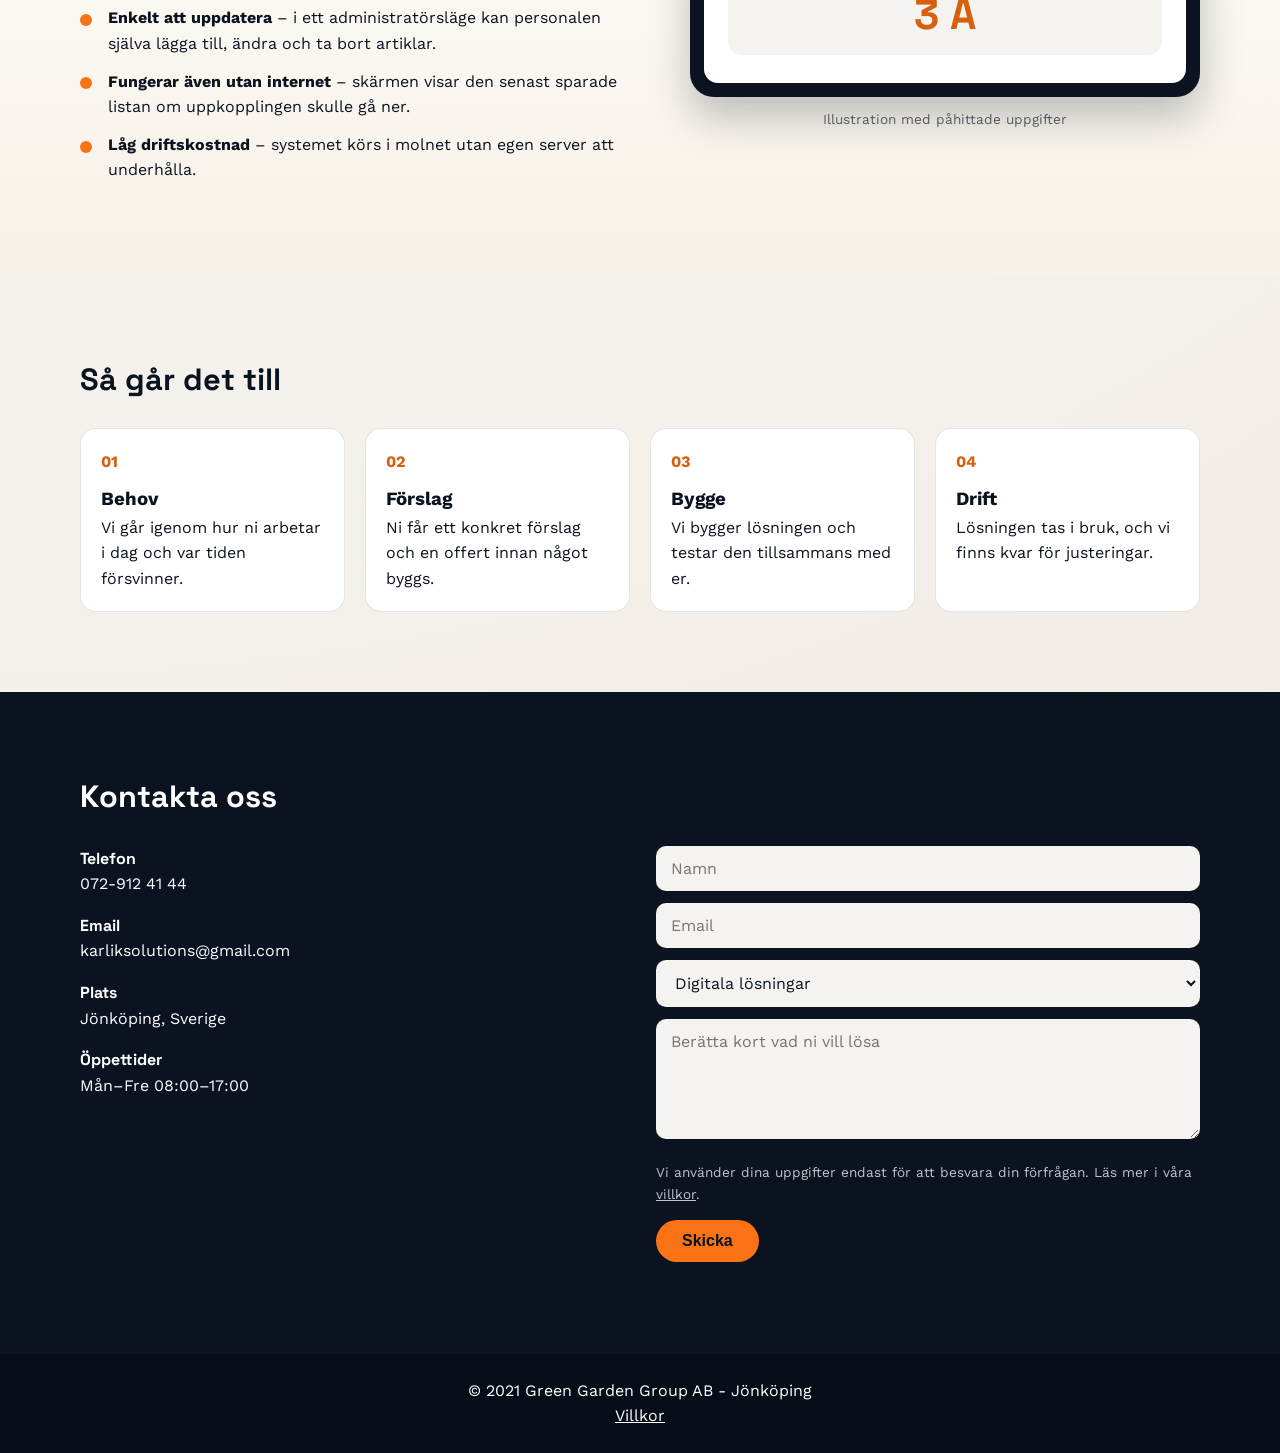
==== commit 74de432c: "Add files via upload" ====
--- a/digitala-losningar.html
+++ b/digitala-losningar.html
@@ -129,7 +129,7 @@
             </a>
             <a href="#hemsidor" class="service-card example-card" data-example="hemsidor" aria-pressed="false">
                 <h3>Statiska hemsidor för småföretag</h3>
-                <p>Snabba, säkra och billiga att driva – med kontaktformulär som fungerar och kod som du själv äger.</p>
+                <p>Snabba, säkra och billiga att driva – med kod som du själv äger.</p>
                 <span class="card-link">Se exempel →</span>
             </a>
         </div>
@@ -251,7 +251,6 @@
                     <li><strong>Snabb</strong> – sidorna laddar direkt, även i mobilen.</li>
                     <li><strong>Säker</strong> – inget publiceringssystem eller tillägg som behöver säkerhetsuppdateras.</li>
                     <li><strong>Billig att driva</strong> – låg eller ingen kostnad för webbhotell.</li>
-                    <li><strong>Kontaktformulär som fungerar</strong> – förfrågningarna kan kopplas till ett automatiserat flöde.</li>
                     <li><strong>Du äger den</strong> – koden är din och kan flyttas vart du vill.</li>
                 </ul>
                 <p class="panel-note">
--- a/style.css
+++ b/style.css
@@ -657,6 +657,104 @@
     }
 }
 
+/* ---------- Villkorssida ---------- */
+
+.legal-page {
+    padding: 56px 0 80px;
+}
+
+.legal-page .container {
+    max-width: 860px;
+}
+
+.legal-page h1 {
+    font-family: "Space Grotesk", "Segoe UI", sans-serif;
+    font-size: clamp(2rem, 3vw, 2.8rem);
+    line-height: 1.15;
+    margin-bottom: 12px;
+}
+
+.legal-meta {
+    opacity: 0.7;
+    margin-bottom: 28px;
+}
+
+.legal-toc {
+    background: #ffffff;
+    border: 1px solid rgba(28, 42, 61, 0.1);
+    border-radius: 16px;
+    padding: 20px 24px;
+    margin-bottom: 40px;
+}
+
+.legal-toc strong {
+    display: block;
+    margin-bottom: 8px;
+}
+
+.legal-toc ol {
+    padding-left: 20px;
+}
+
+.legal-toc a {
+    color: var(--ink);
+}
+
+.legal-toc a:hover {
+    color: var(--brand-dark);
+}
+
+.legal-part {
+    scroll-margin-top: 90px;
+    background: #ffffff;
+    border: 1px solid rgba(28, 42, 61, 0.1);
+    border-radius: 18px;
+    padding: 32px;
+    margin-bottom: 28px;
+}
+
+.legal-part > h2 {
+    margin-bottom: 8px;
+}
+
+.legal-part h3 {
+    font-family: "Space Grotesk", "Segoe UI", sans-serif;
+    font-size: 1.1rem;
+    margin: 26px 0 8px;
+}
+
+.legal-part p,
+.legal-part ul {
+    margin-bottom: 12px;
+}
+
+.legal-part ul {
+    padding-left: 22px;
+}
+
+.legal-part li {
+    margin-bottom: 4px;
+}
+
+.legal-part dt {
+    font-weight: 700;
+    margin-top: 10px;
+}
+
+.legal-part dd {
+    margin: 0 0 8px;
+}
+
+.legal-part a {
+    color: var(--brand-dark);
+}
+
+@media (max-width: 640px) {
+    .legal-part {
+        padding: 22px 18px;
+    }
+}
+
 /* ---------- Fördelar ---------- */
 
 .benefits-section {
